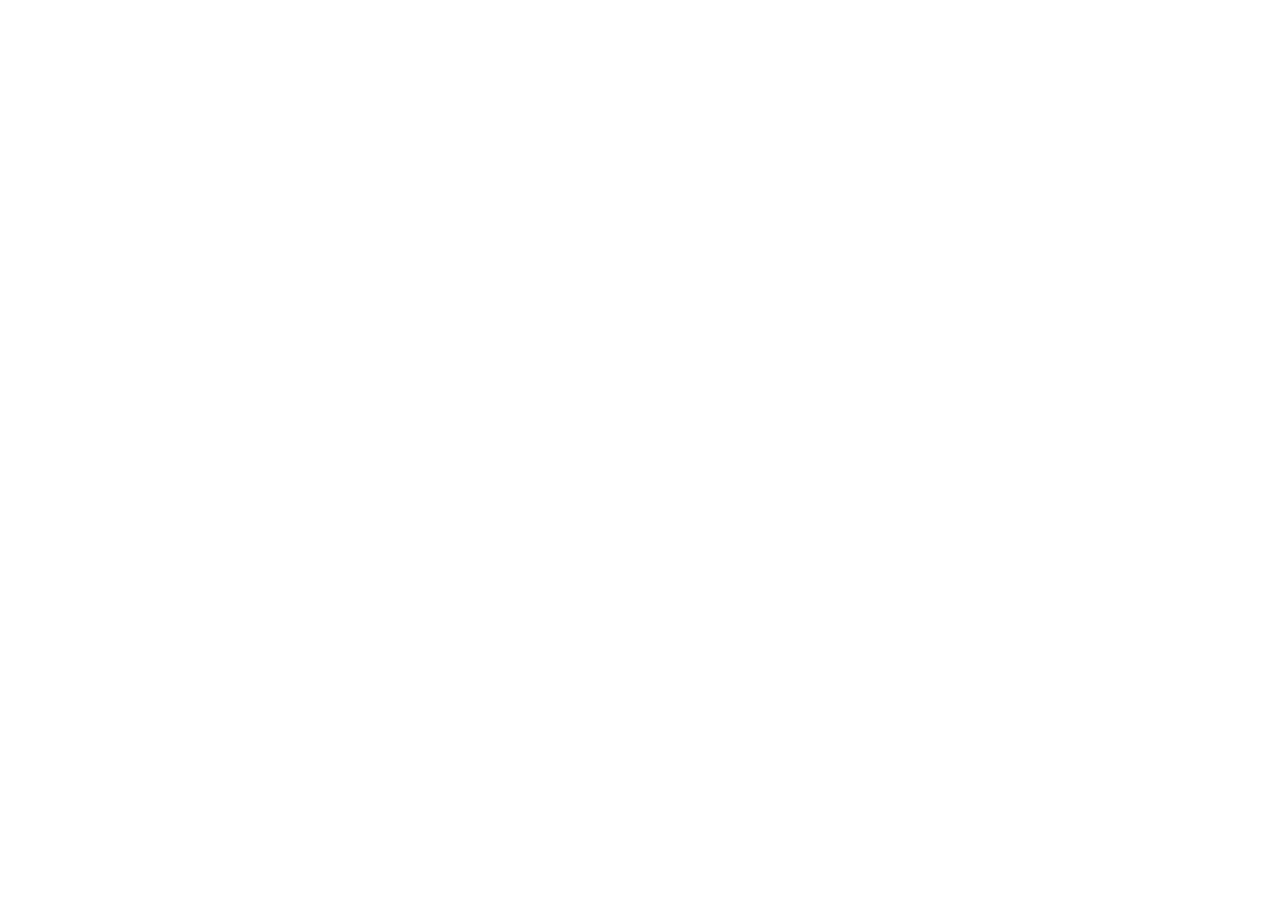
==== hindex.html @ 80805319 "novo projeto" ====
<!DOCTYPE html>
<html lang="pt-BR">
<head>
    <meta charset="UTF-8">
    <meta name="viewport" content="width=device-width, initial-scale=1.0">
    <link rel="stylesheet" href="style.css">
    <title>Boletim-Digital</title>
</head>
<body>
    
</body>
</html>
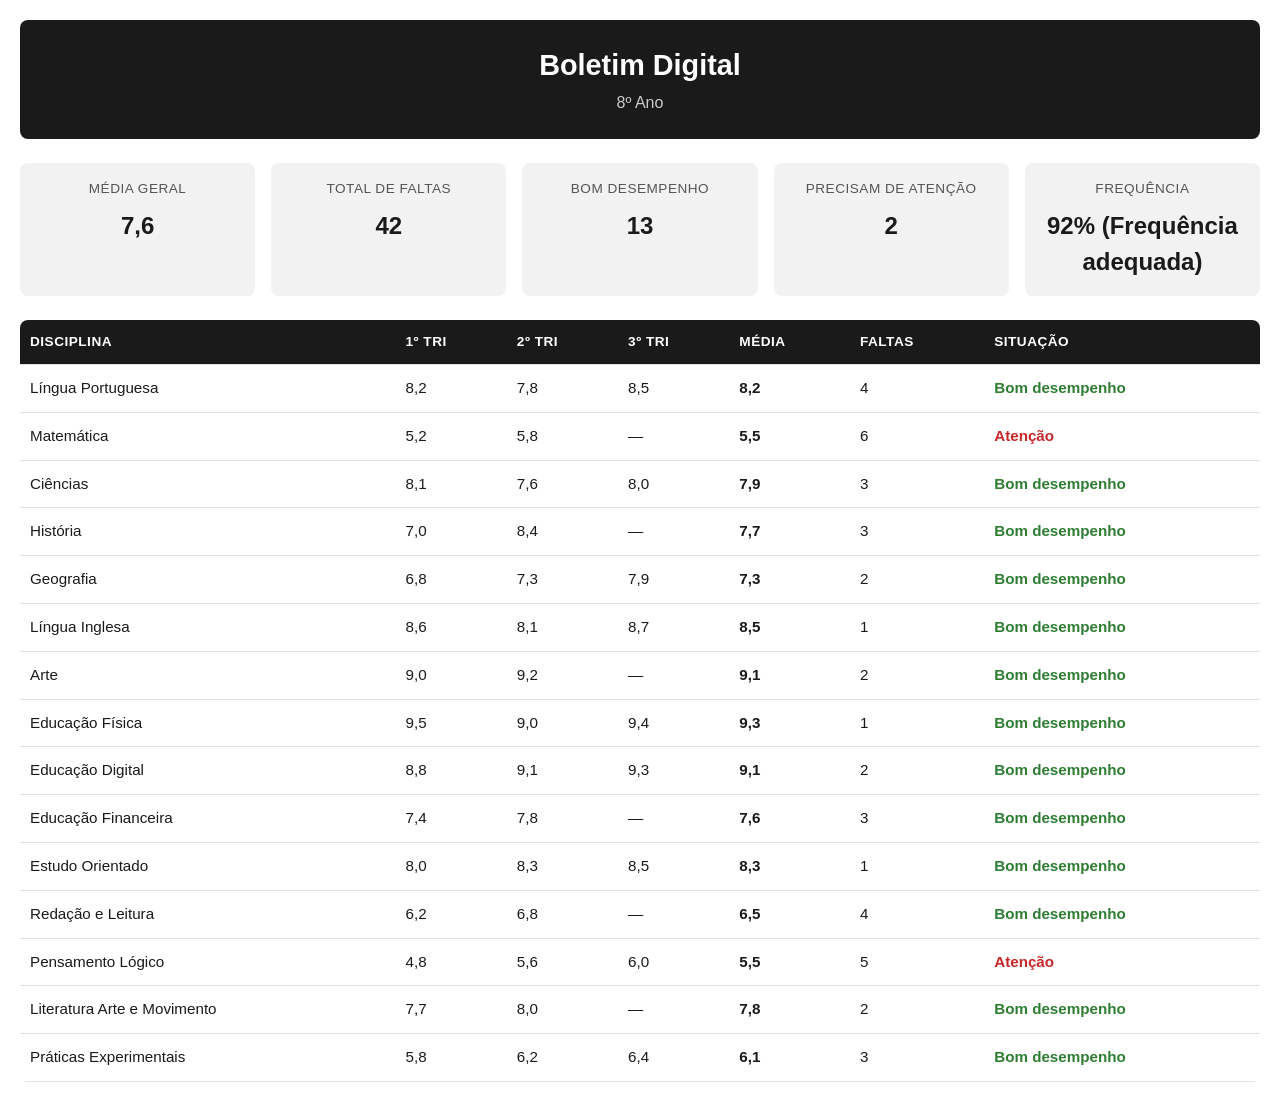
==== commit 16da5f31: "boletim" ====
--- a/hindex.html
+++ b/hindex.html
@@ -1,12 +1,63 @@
 <!DOCTYPE html>
 <html lang="pt-BR">
 <head>
-    <meta charset="UTF-8">
-    <meta name="viewport" content="width=device-width, initial-scale=1.0">
-    <link rel="stylesheet" href="style.css">
-    <title>Boletim-Digital</title>
+  <meta charset="UTF-8" />
+  <!-- Faz o site funcionar bem no celular -->
+  <meta name="viewport" content="width=device-width, initial-scale=1.0" />
+  <title>Boletim Digital</title>
+  <link rel="stylesheet" href="style.css" />
 </head>
 <body>
-    
+
+  <!-- CABEÇALHO -->
+  <header class="cabecalho">
+    <h1>Boletim Digital</h1>
+    <p class="subtitulo">8º Ano</p>
+  </header>
+
+  <!-- CARDS DE RESUMO -->
+  <section class="cards">
+    <div class="card">
+      <h2>Média geral</h2>
+      <p id="media-geral">—</p>
+    </div>
+    <div class="card">
+      <h2>Total de faltas</h2>
+      <p id="total-faltas">—</p>
+    </div>
+    <div class="card">
+      <h2>Bom desempenho</h2>
+      <p id="qtd-bom">—</p>
+    </div>
+    <div class="card">
+      <h2>Precisam de atenção</h2>
+      <p id="qtd-atencao">—</p>
+    </div>
+    <div class="card">
+      <h2>Frequência</h2>
+      <p id="frequencia">—</p>
+    </div>
+  </section>
+
+  <!-- TABELA DE DISCIPLINAS -->
+  <section class="tabela-container">
+    <table>
+      <thead>
+        <tr>
+          <th>Disciplina</th>
+          <th>1º Tri</th>
+          <th>2º Tri</th>
+          <th>3º Tri</th>
+          <th>Média</th>
+          <th>Faltas</th>
+          <th>Situação</th>
+        </tr>
+      </thead>
+      <!-- O JavaScript vai preencher o corpo da tabela -->
+      <tbody id="corpo-tabela"></tbody>
+    </table>
+  </section>
+
+  <script src="script.js"></script>
 </body>
 </html>
--- a/style.css
+++ b/style.css
@@ -0,0 +1,127 @@
+/* ===== RESET BÁSICO ===== */
+* {
+  margin: 0;
+  padding: 0;
+  box-sizing: border-box;
+}
+
+/* ===== CORPO DA PÁGINA ===== */
+body {
+  font-family: Arial, Helvetica, sans-serif;
+  background-color: #ffffff; /* fundo branco puro */
+  color: #1a1a1a;            /* texto quase preto */
+  padding: 20px;
+  line-height: 1.5;
+}
+
+/* ===== CABEÇALHO ===== */
+.cabecalho {
+  background-color: #1a1a1a; /* preto/cinza-escuro */
+  color: #ffffff;
+  padding: 24px;
+  border-radius: 8px;
+  text-align: center;
+  margin-bottom: 24px;
+}
+
+.cabecalho h1 {
+  font-size: 1.8rem;
+  margin-bottom: 4px;
+}
+
+.subtitulo {
+  font-size: 1rem;
+  color: #cccccc;
+}
+
+/* ===== CARDS DE RESUMO ===== */
+.cards {
+  display: grid;
+  grid-template-columns: repeat(auto-fit, minmax(160px, 1fr));
+  gap: 16px;
+  margin-bottom: 24px;
+}
+
+.card {
+  background-color: #f2f2f2; /* cinza-claro */
+  border-radius: 8px;
+  padding: 16px;
+  text-align: center;
+}
+
+.card h2 {
+  font-size: 0.85rem;
+  color: #555555;
+  font-weight: normal;
+  margin-bottom: 8px;
+  text-transform: uppercase;
+  letter-spacing: 0.5px;
+}
+
+.card p {
+  font-size: 1.5rem;
+  font-weight: bold;
+  color: #1a1a1a;
+}
+
+/* ===== TABELA ===== */
+.tabela-container {
+  overflow-x: auto; /* permite rolar no celular */
+  border-radius: 8px;
+}
+
+table {
+  width: 100%;
+  border-collapse: collapse;
+  min-width: 600px; /* garante que a tabela não fique espremida */
+  font-size: 0.95rem;
+}
+
+thead {
+  background-color: #1a1a1a;
+  color: #ffffff;
+}
+
+th, td {
+  padding: 12px 10px;
+  text-align: left;
+  border-bottom: 1px solid #e0e0e0;
+}
+
+th {
+  font-weight: bold;
+  font-size: 0.85rem;
+  text-transform: uppercase;
+  letter-spacing: 0.5px;
+}
+
+tbody tr:hover {
+  background-color: #f9f9f9;
+}
+
+/* Destaque para situações */
+.situacao-bom {
+  color: #2e7d32; /* verde discreto */
+  font-weight: bold;
+}
+
+.situacao-atencao {
+  color: #c62828; /* vermelho discreto */
+  font-weight: bold;
+}
+
+.situacao-sem-nota {
+  color: #777777;
+  font-style: italic;
+}
+
+/* ===== RESPONSIVIDADE ===== */
+@media (max-width: 600px) {
+  .cabecalho h1 {
+    font-size: 1.4rem;
+  }
+
+  .card p {
+    font-size: 1.2rem;
+  }
+}
